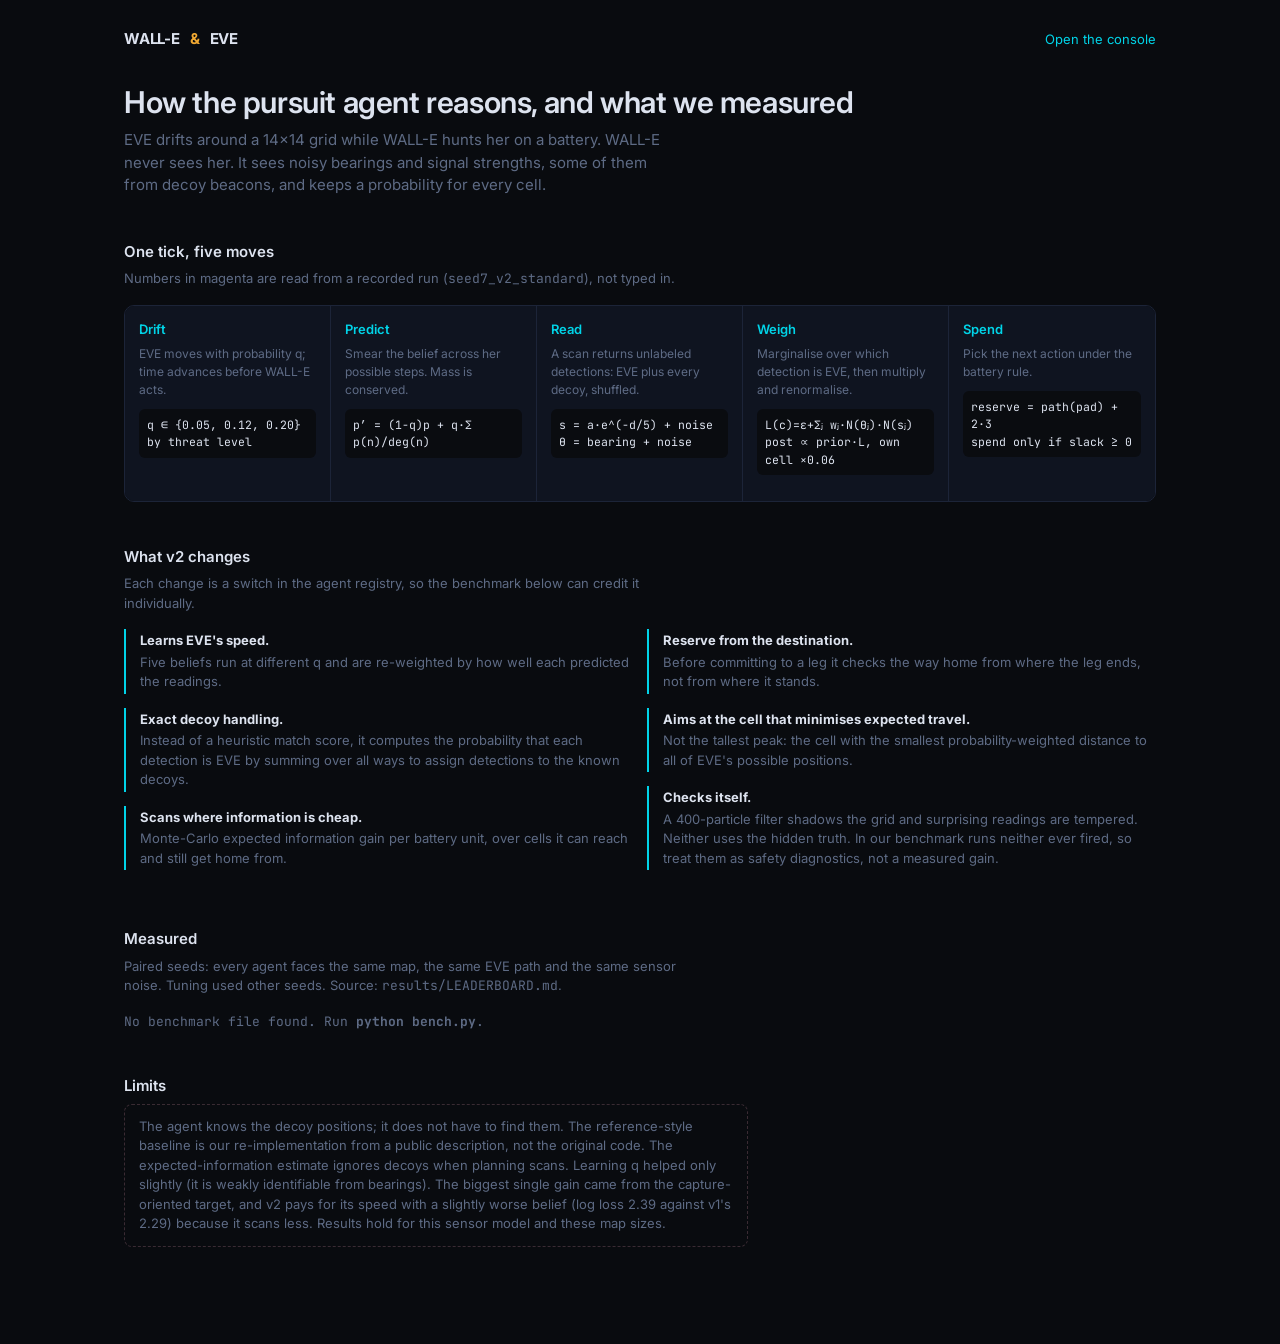
==== templates/guide.html @ 410e973f "Initial Commit" ====
<!doctype html>
<html lang="en">
<head>
<meta charset="utf-8"><meta name="viewport" content="width=device-width, initial-scale=1">
<title>How it thinks · WALL-E &amp; EVE</title>
<link rel="preconnect" href="https://fonts.googleapis.com">
<link href="https://fonts.googleapis.com/css2?family=Inter:wght@400;500;600&family=JetBrains+Mono:wght@400;500&display=swap" rel="stylesheet">
<link rel="stylesheet" href="/static/style.css">
<style>
html,body{height:auto}body{overflow-y:auto}
.g{max-width:1080px;margin:0 auto;padding:28px 24px 80px}
.g header{display:flex;align-items:center;gap:16px;margin-bottom:34px}.g header a{color:var(--cyan);text-decoration:none;margin-left:auto}
h1{font-size:30px;line-height:1.15;margin:0 0 10px;font-weight:600;letter-spacing:-.4px}
.lede{color:var(--mute);max-width:62ch;font-size:15px;margin:0 0 36px}
h2{font-size:15px;margin:44px 0 6px;font-weight:600}.sub{color:var(--mute);margin:0 0 16px;max-width:70ch}
.pipe{display:grid;grid-template-columns:repeat(5,1fr);gap:0;border:1px solid var(--line);border-radius:10px;overflow:hidden}
.st{padding:14px 14px 16px;border-right:1px solid var(--line);background:var(--panel);position:relative}.st:last-child{border:0}
.st h4{margin:0 0 6px;font-size:13px;color:var(--cyan);font-weight:600}.st p{margin:0 0 10px;color:var(--mute);font-size:12px}
.st code{display:block;font:11.5px/1.5 "JetBrains Mono",monospace;color:var(--txt);background:#0a0c10;border-radius:6px;padding:7px 8px;overflow-x:auto}
.st .live{margin-top:10px;font:11px "JetBrains Mono",monospace;color:var(--mute)}.st .live b{color:var(--mag);font-weight:500}
.two{display:grid;grid-template-columns:1fr 1fr;gap:14px}
.item{border-left:2px solid var(--line);padding:2px 0 2px 14px;margin-bottom:14px}.item b{color:var(--txt)}.item p{margin:2px 0 0;color:var(--mute)}
.item.new{border-color:var(--cyan)}
table{border-collapse:collapse;width:100%;font:12px "JetBrains Mono",monospace;margin:8px 0 22px}
th,td{padding:6px 10px;border-bottom:1px solid var(--line);text-align:right;white-space:nowrap}th:first-child,td:first-child{text-align:left}th{color:var(--mute);font-weight:400}
tr.me td{color:var(--cyan)}.tw{overflow-x:auto}
.note{border:1px dashed #3a2b33;border-radius:8px;padding:12px 14px;color:var(--mute);max-width:78ch}
@media(max-width:900px){.pipe{grid-template-columns:1fr}.st{border-right:0;border-bottom:1px solid var(--line)}.two{grid-template-columns:1fr}}
</style>
</head>
<body>
<div class="g">
  <header><div class="brand">WALL-E <i>&amp;</i> EVE</div><a href="/">Open the console</a></header>
  <h1>How the pursuit agent reasons, and what we measured</h1>
  <p class="lede">EVE drifts around a 14×14 grid while WALL-E hunts her on a battery. WALL-E never sees her. It sees noisy bearings and signal strengths, some of them from decoy beacons, and keeps a probability for every cell.</p>

  <h2>One tick, five moves</h2>
  <p class="sub">Numbers in magenta are read from a recorded run (<span class="mono">seed7_v2_standard</span>), not typed in.</p>
  <div class="pipe">
    <div class="st"><h4>Drift</h4><p>EVE moves with probability q; time advances before WALL-E acts.</p><code>q ∈ {0.05, 0.12, 0.20}<br>by threat level</code><div class="live" id="l1"></div></div>
    <div class="st"><h4>Predict</h4><p>Smear the belief across her possible steps. Mass is conserved.</p><code>p′ = (1−q)p + q·Σ p(n)/deg(n)</code><div class="live" id="l2"></div></div>
    <div class="st"><h4>Read</h4><p>A scan returns unlabeled detections: EVE plus every decoy, shuffled.</p><code>s = a·e^(−d/5) + noise<br>θ = bearing + noise</code><div class="live" id="l3"></div></div>
    <div class="st"><h4>Weigh</h4><p>Marginalise over which detection is EVE, then multiply and renormalise.</p><code>L(c)=ε+Σⱼ wⱼ·N(θⱼ)·N(sⱼ)<br>post ∝ prior·L, own cell ×0.06</code><div class="live" id="l4"></div></div>
    <div class="st"><h4>Spend</h4><p>Pick the next action under the battery rule.</p><code>reserve = path(pad) + 2·3<br>spend only if slack ≥ 0</code><div class="live" id="l5"></div></div>
  </div>

  <h2>What v2 changes</h2>
  <p class="sub">Each change is a switch in the agent registry, so the benchmark below can credit it individually.</p>
  <div class="two">
    <div>
      <div class="item new"><b>Learns EVE's speed.</b><p>Five beliefs run at different q and are re-weighted by how well each predicted the readings.</p></div>
      <div class="item new"><b>Exact decoy handling.</b><p>Instead of a heuristic match score, it computes the probability that each detection is EVE by summing over all ways to assign detections to the known decoys.</p></div>
      <div class="item new"><b>Scans where information is cheap.</b><p>Monte-Carlo expected information gain per battery unit, over cells it can reach and still get home from.</p></div>
    </div>
    <div>
      <div class="item new"><b>Reserve from the destination.</b><p>Before committing to a leg it checks the way home from where the leg ends, not from where it stands.</p></div>
      <div class="item new"><b>Aims at the cell that minimises expected travel.</b><p>Not the tallest peak: the cell with the smallest probability-weighted distance to all of EVE's possible positions.</p></div>
      <div class="item new"><b>Checks itself.</b><p>A 400-particle filter shadows the grid and surprising readings are tempered. Neither uses the hidden truth. In our benchmark runs neither ever fired, so treat them as safety diagnostics, not a measured gain.</p></div>
    </div>
  </div>

  <h2>Measured</h2>
  <p class="sub">Paired seeds: every agent faces the same map, the same EVE path and the same sensor noise. Tuning used other seeds. Source: <span class="mono">results/LEADERBOARD.md</span>.</p>
  <div id="board" class="tw"><span class="mono" style="color:var(--mute)">No benchmark file found. Run <b>python bench.py</b>.</span></div>

  <h2>Limits</h2>
  <div class="note">The agent knows the decoy positions; it does not have to find them. The reference-style baseline is our re-implementation from a public description, not the original code. The expected-information estimate ignores decoys when planning scans. Learning q helped only slightly (it is weakly identifiable from bearings). The biggest single gain came from the capture-oriented target, and v2 pays for its speed with a slightly worse belief (log loss 2.39 against v1's 2.29) because it scans less. Results hold for this sensor model and these map sizes.</div>
</div>
<script>
const $ = id => document.getElementById(id);
function md(t) { // minimal markdown: ## headings, pipe tables, paragraphs
  let out = '', rows = [];
  const flush = () => { if (!rows.length) return; const cells = r => r.split('|').slice(1, -1).map(s => s.trim());
    out += '<table><thead><tr>' + cells(rows[0]).map(h => `<th>${h}</th>`).join('') + '</tr></thead><tbody>' +
      rows.slice(2).map(r => `<tr class="${/^\| (v2|v2 )/.test(r) && /^\| v2 \|/.test(r) ? 'me' : ''}">` + cells(r).map(c => `<td>${c}</td>`).join('') + '</tr>').join('') + '</tbody></table>'; rows = []; };
  t.split('\n').forEach(l => { if (l.startsWith('|')) rows.push(l); else { flush(); if (l.startsWith('## ')) out += `<h2 style="margin-top:18px;font-size:13px;color:var(--mute)">${l.slice(3)}</h2>`; } });
  flush(); return out;
}
(async () => {
  const run = await (await fetch('/api/runs/seed7_v2_standard')).json(), F = run.frames, last = F[F.length - 1];
  const scans = F.filter(f => f.action === 'scan').length, g0 = F[1] ? F[1].info_gain : 0;
  $('l1').innerHTML = `EVE moved on <b>${F.length - 1}</b> ticks; her true q here is <b>${run.meta.true_q}</b>`;
  $('l2').innerHTML = `entropy before any scan: <b>${F[0].entropy.toFixed(2)}</b> nats of ${Math.log(run.meta.nfree).toFixed(2)}`;
  $('l3').innerHTML = `<b>${scans}</b> scans bought, plus the free opening reading`;
  $('l4').innerHTML = `entropy at capture: <b>${last.entropy.toFixed(2)}</b> · 90% set: <b>${last.cred90.length}</b> cells`;
  $('l5').innerHTML = `captured in <b>${last.step}</b> steps, <b>${last.spend.move_cost + last.spend.scan_cost}</b> battery units`;
  const md_ = await (await fetch('/api/leaderboard')).text(); if (md_.trim()) $('board').innerHTML = md(md_);
})();
</script>
</body>
</html>
---- static/style.css ----
/* ═══════════════════════════════════════════════
   WALL-E & EVE · Mission Console · Design System
   Dark–gold AI theme, inspired by branding.ai ref
   ═══════════════════════════════════════════════ */

:root {
  --bg:      #090b0f;
  --bg2:     #0d1018;
  --panel:   #0f1420;
  --raise:   #141a26;
  --line:    #1c2438;
  --line2:   #242d42;
  --txt:     #dde3ef;
  --mute:    #5e6b85;
  --mute2:   #8896b0;

  /* Brand palette — gold primary, cyan secondary */
  --gold:    #f0a832;
  --gold2:   #e8940a;
  --gold-d:  rgba(240,168,50,.12);
  --gold-b:  rgba(240,168,50,.25);
  --gold-g:  0 0 20px rgba(240,168,50,.35);

  --cyan:    #00d4e8;
  --cyan-d:  rgba(0,212,232,.1);
  --cyan-b:  rgba(0,212,232,.3);

  --mag:     #ff2d6b;
  --green:   #3de89c;
  --amber:   #f0a832;

  /* For legacy canvas code */
  --CY-rgb:  0,212,232;
  --MG-rgb:  255,45,107;

  --radius:  10px;
  --radius-sm: 7px;
}

/* ── reset ── */
*, *::before, *::after { box-sizing: border-box }
html, body { margin: 0; height: 100%; background: var(--bg); color: var(--txt);
  font: 13px/1.5 Inter, system-ui, sans-serif; -webkit-font-smoothing: antialiased }
.mono, small.mono, .log, .vit, .status, .cellinfo, .tip, .keys, .eq, #pos {
  font-family: "JetBrains Mono", ui-monospace, monospace }
button, select, input { font: inherit; color: inherit }

/* ── scrollbar ── */
::-webkit-scrollbar { width: 5px; height: 5px }
::-webkit-scrollbar-track { background: transparent }
::-webkit-scrollbar-thumb { background: var(--line2); border-radius: 99px }
::-webkit-scrollbar-thumb:hover { background: var(--mute) }

/* ══════════════════════════════
   LAYOUT GRID
══════════════════════════════ */
.app {
  display: grid;
  height: 100vh;
  grid-template-columns: 272px minmax(0, 1fr) 400px;
  grid-template-rows: 50px minmax(0, 1fr) 160px;
  grid-template-areas: "top top top" "rail stage dock" "tr tr tr";
  overflow: hidden;
}

/* ══════════════════════════════
   TOP BAR
══════════════════════════════ */
.top {
  grid-area: top;
  display: flex;
  align-items: center;
  gap: 16px;
  padding: 0 18px;
  background: rgba(9,11,15,.9);
  backdrop-filter: blur(12px);
  border-bottom: 1px solid var(--line);
  position: relative;
  z-index: 10;
}
.top::after {
  content: '';
  position: absolute;
  inset: 0;
  background: linear-gradient(90deg, rgba(240,168,50,.04) 0%, transparent 40%);
  pointer-events: none;
}

.brand {
  display: flex;
  align-items: center;
  gap: 10px;
  font-weight: 700;
  font-size: 15px;
  letter-spacing: -.2px;
  text-decoration: none;
  color: var(--txt);
  flex-shrink: 0;
}
.brand i { color: var(--gold); font-style: normal }
.brand-logo {
  width: 30px; height: 30px;
  border: 1.5px solid var(--gold);
  border-radius: 8px;
  display: flex; align-items: center; justify-content: center;
  font-size: 9px; font-weight: 700; color: var(--gold);
  background: var(--gold-d);
  flex-shrink: 0;
}

.runlabel {
  color: var(--mute);
  font-size: 11.5px;
  white-space: nowrap;
  overflow: hidden;
  text-overflow: ellipsis;
  max-width: 360px;
}
.topnav {
  margin-left: auto;
  display: flex;
  gap: 4px;
  align-items: center;
}
.topnav select { width: auto }

.linkbtn {
  display: inline-flex;
  align-items: center;
  gap: 6px;
  background: none;
  border: 1px solid transparent;
  color: var(--mute2);
  padding: 6px 11px;
  border-radius: var(--radius-sm);
  cursor: pointer;
  text-decoration: none;
  font-size: 12px;
  transition: color .15s, border-color .15s, background .15s;
}
.linkbtn:hover {
  color: var(--txt);
  border-color: var(--line2);
  background: var(--raise);
}
.linkbtn svg { opacity: .7 }

/* ══════════════════════════════
   RAIL (LEFT SIDEBAR)
══════════════════════════════ */
.rail {
  grid-area: rail;
  border-right: 1px solid var(--line);
  overflow-y: auto;
  background: var(--bg2);
}

.rail-section {
  padding: 14px 16px;
  border-bottom: 1px solid var(--line);
}

.rail-heading {
  display: flex;
  align-items: center;
  gap: 7px;
  margin: 0 0 12px;
  font-size: 10.5px;
  font-weight: 600;
  color: var(--mute);
  letter-spacing: .08em;
  text-transform: uppercase;
}
.rail-heading svg { color: var(--gold); flex-shrink: 0 }
.rail-heading small { font-weight: 400; font-size: 10px; color: var(--mute); margin-left: auto; text-transform: none; letter-spacing: 0 }

.field-label {
  display: block;
  color: var(--mute);
  font-size: 11px;
  margin-bottom: 10px;
}
.field-label input,
.field-label select {
  display: block;
  margin-top: 4px;
  width: 100%;
  background: var(--bg);
  border: 1px solid var(--line2);
  border-radius: var(--radius-sm);
  padding: 7px 9px;
  min-width: 0;
  color: var(--txt);
  transition: border-color .15s;
}
.field-label input:focus,
.field-label select:focus {
  outline: none;
  border-color: var(--gold-b);
  box-shadow: 0 0 0 2px var(--gold-d);
}
.field-label select { cursor: pointer }

.row2 { display: grid; grid-template-columns: 1fr 1fr; gap: 8px }

/* segmented control */
.seg {
  border: 0; margin: 0 0 10px; padding: 0;
  display: flex; gap: 0; flex-wrap: wrap;
}
.seg legend {
  font-size: 11px; color: var(--mute); padding: 0;
  margin-bottom: 5px; width: 100%;
}
.seg label { margin: 0; flex: 1 }
.seg input { position: absolute; opacity: 0 }
.seg span {
  display: block; text-align: center; padding: 6px 0;
  border: 1px solid var(--line2);
  font-size: 11px; color: var(--mute); cursor: pointer;
  transition: background .15s, color .15s, border-color .15s;
}
.seg label:first-of-type span { border-radius: var(--radius-sm) 0 0 var(--radius-sm) }
.seg label:last-of-type span  { border-radius: 0 var(--radius-sm) var(--radius-sm) 0 }
.seg input:checked + span {
  background: var(--gold-d);
  border-color: var(--gold-b);
  color: var(--gold);
}
.seg input:focus-visible + span { outline: 2px solid var(--gold); outline-offset: 1px }

/* checkbox */
.check {
  display: flex !important; gap: 8px; align-items: flex-start;
  color: var(--txt) !important; font-size: 12px !important; margin-bottom: 10px;
}
.check input { width: auto; margin-top: 3px; accent-color: var(--gold) }
.check small { display: block; color: var(--mute); font-size: 11px }

/* buttons */
.btns { display: flex; gap: 8px }

.btn-primary-sm {
  display: inline-flex; align-items: center; gap: 6px;
  background: var(--gold); border: none;
  color: #0a0700; font-weight: 700; font-size: 12.5px;
  padding: 8px 14px; border-radius: var(--radius-sm); cursor: pointer;
  transition: opacity .15s, transform .1s, box-shadow .2s;
  box-shadow: 0 0 16px rgba(240,168,50,.25);
  flex: 1;
}
.btn-primary-sm:hover { opacity: .9; transform: translateY(-1px); box-shadow: var(--gold-g) }
.btn-outline-sm {
  display: inline-flex; align-items: center; gap: 6px;
  background: var(--raise); border: 1px solid var(--line2);
  color: var(--txt); font-size: 12px;
  padding: 8px 12px; border-radius: var(--radius-sm); cursor: pointer;
  transition: border-color .15s, background .15s;
  flex: 1;
}
.btn-outline-sm:hover { border-color: var(--line2); background: var(--panel) }

/* focus visible */
button:focus-visible, input:focus-visible, select:focus-visible {
  outline: 2px solid var(--gold); outline-offset: 2px;
}

/* power gauge */
.gauge-wrap { display: flex; gap: 16px; align-items: flex-end }
.gauge {
  position: relative; width: 24px; height: 110px;
  border: 1px solid var(--line2); border-radius: var(--radius-sm);
  background: var(--bg); overflow: hidden; flex-shrink: 0;
}
.gauge i {
  position: absolute; left: 0; right: 0; bottom: 0;
  background: linear-gradient(0deg, var(--gold2), var(--gold));
  transition: height .3s ease, background .3s;
}
.gauge i.low { background: linear-gradient(0deg, #c0392b, #e74c3c) }
.gauge u {
  position: absolute; left: -1px; right: -1px; height: 2px;
  background: var(--mag); text-decoration: none;
}
.gnum { display: flex; flex-direction: column; line-height: 1.2 }
.gnum b { font-size: 28px; font-weight: 700; color: var(--gold); font-family: "JetBrains Mono",monospace }
.gnum span { color: var(--mute); font-size: 11px; margin-top: 2px }
.gnum small { color: var(--mag); margin-top: 6px; font-size: 10px; font-family: "JetBrains Mono",monospace }

/* vitals */
.vit {
  margin: 0; display: grid;
  grid-template-columns: 1fr auto;
  gap: 4px 12px; font-size: 11px;
}
.vit dt { color: var(--mute) }
.vit dd { margin: 0; text-align: right; color: var(--txt) }

/* q-bars */
.qbars { display: grid; gap: 5px }
.qrow {
  display: grid; grid-template-columns: 34px 1fr 36px;
  gap: 6px; align-items: center;
  font: 10.5px "JetBrains Mono",monospace; color: var(--mute);
}
.qrow .b {
  height: 6px; background: var(--bg); border-radius: 4px;
  overflow: hidden; position: relative; border: 1px solid var(--line2);
}
.qrow .b i { display: block; height: 100%; background: var(--gold); border-radius: 4px }
.qrow.true .b::after {
  content: ''; position: absolute; inset: 0;
  border: 1.5px solid var(--mag); border-radius: 4px;
}

/* ══════════════════════════════
   STAGE (CENTER MAP)
══════════════════════════════ */
.stage {
  grid-area: stage;
  padding: 12px 16px;
  display: flex;
  flex-direction: column;
  min-width: 0; min-height: 0;
  overflow: auto;
  background: var(--bg);
}

/* layer toggle chips */
.chips {
  display: flex; gap: 5px;
  flex-wrap: wrap; align-items: center;
  margin-bottom: 10px;
}
.chip {
  border-radius: 999px;
  padding: 4px 12px;
  font-size: 11.5px;
  color: var(--mute);
  background: var(--panel);
  border: 1px solid var(--line2);
  cursor: pointer;
  transition: color .15s, border-color .15s, background .15s;
}
.chip:hover { color: var(--txt); border-color: var(--line2) }
.chip[aria-pressed=true] {
  color: var(--gold);
  border-color: var(--gold-b);
  background: var(--gold-d);
}
.status {
  margin-left: auto; font-size: 11.5px; color: var(--mute);
  padding: 4px 10px; border-radius: 999px;
  border: 1px solid var(--line2); background: var(--panel);
}
.status.win { color: var(--gold); border-color: var(--gold-b); background: var(--gold-d) }
.status.dead { color: var(--mag) }

/* map */
.mapwrap {
  position: relative; flex: 1; min-height: 200px;
  display: flex; justify-content: center; align-items: center;
}
#map {
  display: block;
  border-radius: var(--radius);
  background: #060810;
  cursor: crosshair;
  border: 1px solid var(--line);
  box-shadow: 0 0 40px rgba(240,168,50,.04), 0 0 0 1px rgba(240,168,50,.05);
}

.tip {
  position: absolute; pointer-events: none;
  background: rgba(9,11,15,.95);
  border: 1px solid var(--line2); border-radius: var(--radius-sm);
  padding: 6px 10px; font-size: 11px; white-space: nowrap; z-index: 3;
  box-shadow: 0 8px 24px rgba(0,0,0,.5);
}
.tip b, .cellinfo b { color: var(--gold); font-weight: 500 }

.cellinfo {
  margin-top: 8px; padding: 7px 12px;
  border: 1px solid var(--line); border-radius: var(--radius-sm);
  font-size: 11px; color: var(--mute); min-height: 32px;
  background: var(--panel);
}

.legend {
  display: flex; flex-wrap: wrap; gap: 4px 14px;
  margin-top: 8px; color: var(--mute); font-size: 11px;
  align-items: center;
}
.legend span { display: flex; align-items: center; gap: 5px }
.sw { width: 11px; height: 11px; display: inline-block; border-radius: 3px; flex-shrink: 0 }
.sw.walle { border: 2px solid var(--cyan) }
.sw.eve { background: var(--mag); border-radius: 50% }
.sw.decoy { border: 2px dotted var(--mag); border-radius: 50% }
.sw.pad { border: 2px solid var(--gold) }
.sw.clue { background: var(--green); transform: rotate(45deg) scale(.8) }
.sw.peak { border: 1.5px dashed rgba(255,255,255,.7); border-radius: 50% }
.ramp i {
  display: block; width: 60px; height: 7px; border-radius: 4px;
  background: linear-gradient(90deg, rgba(240,168,50,.06), rgba(240,168,50,.9));
}
.ramp em { font-style: normal }

/* ══════════════════════════════
   DOCK (RIGHT PANEL)
══════════════════════════════ */
.dock {
  grid-area: dock;
  border-left: 1px solid var(--line);
  display: flex; flex-direction: column; min-height: 0;
  background: var(--bg2);
}

.tabs {
  display: flex;
  border-bottom: 1px solid var(--line);
  flex-shrink: 0;
}
.tabs button {
  flex: 1;
  border: 0; border-bottom: 2px solid transparent;
  border-radius: 0; background: none;
  padding: 12px 0; color: var(--mute);
  display: flex; align-items: center; justify-content: center;
  gap: 6px; font-size: 12px;
  transition: color .15s, border-color .15s;
  cursor: pointer;
}
.tabs button:hover { color: var(--txt) }
.tabs button[aria-selected=true] { color: var(--gold); border-bottom-color: var(--gold) }
.tabs button svg { opacity: .7 }

.pane {
  flex: 1; overflow-y: auto; padding: 12px 14px;
  min-height: 0;
}
.pane[hidden] { display: none }

/* log */
.log { font-size: 11px; line-height: 1.55 }
.log div {
  padding: 6px 0 6px 10px;
  border-left: 2px solid var(--line2);
  margin-bottom: 4px; cursor: pointer;
  border-radius: 0 var(--radius-sm) var(--radius-sm) 0;
  transition: background .12s;
}
.log div:hover { background: rgba(255,255,255,.03) }
.log div.cur { background: rgba(240,168,50,.06); border-left-color: var(--gold) }
.log .t { color: var(--mute) }
.log .opt { display: block; color: var(--mute); font-size: 10px; margin-top: 2px }
.log .scan,   .log .survey  { border-left-color: var(--cyan) }
.log .scan b, .log .survey b { color: var(--cyan) }
.log .return, .log .recharge { border-left-color: var(--gold) }
.log .return b,.log .recharge b { color: var(--gold) }
.log .clue    { border-left-color: var(--green) }
.log .clue b  { color: var(--green) }
.log .win     { border-left-color: var(--gold); color: var(--gold) }

/* update tab */
.eq {
  color: var(--mute); font-size: 11px; margin-bottom: 10px;
  padding: 6px 10px; border: 1px solid var(--line);
  border-radius: var(--radius-sm); background: var(--panel);
}
.thumbs {
  display: grid; grid-template-columns: repeat(3, 1fr);
  gap: 6px; margin-bottom: 10px;
}
.thumbs button {
  padding: 5px; display: flex; flex-direction: column;
  gap: 4px; align-items: center; font-size: 10.5px; color: var(--mute);
  border: 1px solid var(--line2); border-radius: var(--radius-sm);
  background: var(--panel); cursor: pointer;
  transition: border-color .15s, color .15s;
}
.thumbs button.on { border-color: var(--gold-b); color: var(--gold) }
.thumbs canvas {
  width: 100%; aspect-ratio: 1; display: block;
  border-radius: 4px; background: #060810;
}
.viewbar {
  display: flex; gap: 6px; align-items: center; margin-bottom: 8px;
}
.viewbar small { margin-left: auto; color: var(--mute); font-size: 10px }
#big {
  width: 100%; aspect-ratio: 1; display: block;
  border-radius: var(--radius-sm); background: #060810;
  border: 1px solid var(--line);
}

/* scores tab */
.cards {
  display: grid; grid-template-columns: repeat(2, 1fr);
  gap: 7px; margin-bottom: 12px;
}
.card {
  border: 1px solid var(--line2); border-radius: var(--radius-sm);
  padding: 9px 11px; background: var(--panel);
  transition: border-color .2s;
}
.card:hover { border-color: var(--gold-b) }
.card span { color: var(--mute); font-size: 10.5px }
.card b {
  display: block;
  font: 600 18px "JetBrains Mono",monospace;
  color: var(--txt); margin: 2px 0;
}
.card small { color: var(--mute); font-size: 10px }

.charts { display: grid; grid-template-columns: 1fr 1fr; gap: 8px }
.charts figure { margin: 0 }
.charts canvas {
  width: 100%; height: 110px; display: block;
  background: #060810; border-radius: var(--radius-sm);
  border: 1px solid var(--line);
}
figcaption { font-size: 10px; color: var(--mute); margin-top: 3px }
figcaption em { font-style: normal; opacity: .65 }

.detect {
  margin-top: 10px; font-size: 10.5px;
  color: var(--mute); line-height: 1.7;
  padding: 8px 10px; border: 1px solid var(--line);
  border-radius: var(--radius-sm); background: var(--panel);
}
.detect b { color: var(--txt); font-weight: 500 }

/* ══════════════════════════════
   TRANSPORT (BOTTOM BAR)
══════════════════════════════ */
.transport {
  grid-area: tr;
  border-top: 1px solid var(--line);
  display: grid;
  grid-template-rows: auto 1fr auto;
  gap: 8px;
  padding: 10px 18px;
  background: var(--bg2);
  position: relative;
  z-index: 5;
}
.transport::before {
  content: '';
  position: absolute;
  top: 0; left: 0; right: 0; height: 1px;
  background: linear-gradient(90deg, transparent, rgba(240,168,50,.3), transparent);
}

.tbtns {
  display: flex; gap: 6px; align-items: center;
}
.tbtn {
  background: var(--panel); border: 1px solid var(--line2);
  border-radius: var(--radius-sm); padding: 6px 12px;
  cursor: pointer; color: var(--mute); font-size: 12px;
  transition: color .15s, border-color .15s, background .15s;
}
.tbtn:hover { color: var(--txt); background: var(--raise); border-color: var(--line2) }
.play-btn { min-width: 72px; flex-shrink: 0; justify-content: center }

.speed-wrap {
  display: flex; align-items: center; gap: 6px;
  color: var(--mute); margin-left: 6px;
}
.speed-wrap svg { flex-shrink: 0 }
#speed {
  width: 80px; accent-color: var(--gold);
  background: transparent; border: none; padding: 0;
  cursor: pointer;
}
#pos { margin-left: 8px; color: var(--mute); font-size: 11.5px }

#timeline {
  width: 100%; height: 100%; min-height: 72px;
  display: block; cursor: ew-resize;
  border-radius: var(--radius-sm);
  background: #060810;
  border: 1px solid var(--line);
}

.keys {
  font-size: 10px; color: var(--mute); opacity: .7;
  display: flex; gap: 4px; align-items: center;
}
kbd {
  display: inline-block;
  background: var(--panel); border: 1px solid var(--line2);
  border-radius: 4px; padding: 1px 5px;
  font: 10px "JetBrains Mono",monospace; color: var(--mute2);
}

/* ══════════════════════════════
   RESPONSIVE
══════════════════════════════ */
@media (max-width: 1100px) {
  html, body { height: auto }
  .app {
    height: auto; overflow: visible;
    grid-template-columns: minmax(0, 1fr);
    grid-template-rows: auto;
    grid-template-areas: "top" "stage" "tr" "dock" "rail";
  }
  .top { flex-wrap: wrap; padding: 10px 14px; gap: 6px 12px; height: auto }
  .runlabel { order: 3; width: 100%; max-width: none }
  .topnav { margin-left: 0; flex-wrap: wrap; order: 2 }
  .linkbtn { padding: 5px 8px }
  .stage { overflow: visible; padding: 10px 12px }
  .mapwrap { min-height: 0 }
  .rail, .dock { border: 0; border-top: 1px solid var(--line); overflow: visible }
  .pane { max-height: none; overflow: visible }
  .transport { height: auto; grid-template-rows: auto 96px auto }
  .keys { display: none }
  .tbtns { flex-wrap: wrap }
  .cards { grid-template-columns: 1fr 1fr }
}

@media (max-width: 600px) {
  .app { grid-template-areas: "top" "stage" "tr" "dock" "rail" }
  .topnav .linkbtn:not(:last-child) { display: none }
  .hero-stats { gap: 20px }
  .cards { grid-template-columns: 1fr }
}

@media (prefers-reduced-motion: reduce) {
  *, *::before, *::after { transition: none !important; animation: none !important }
}
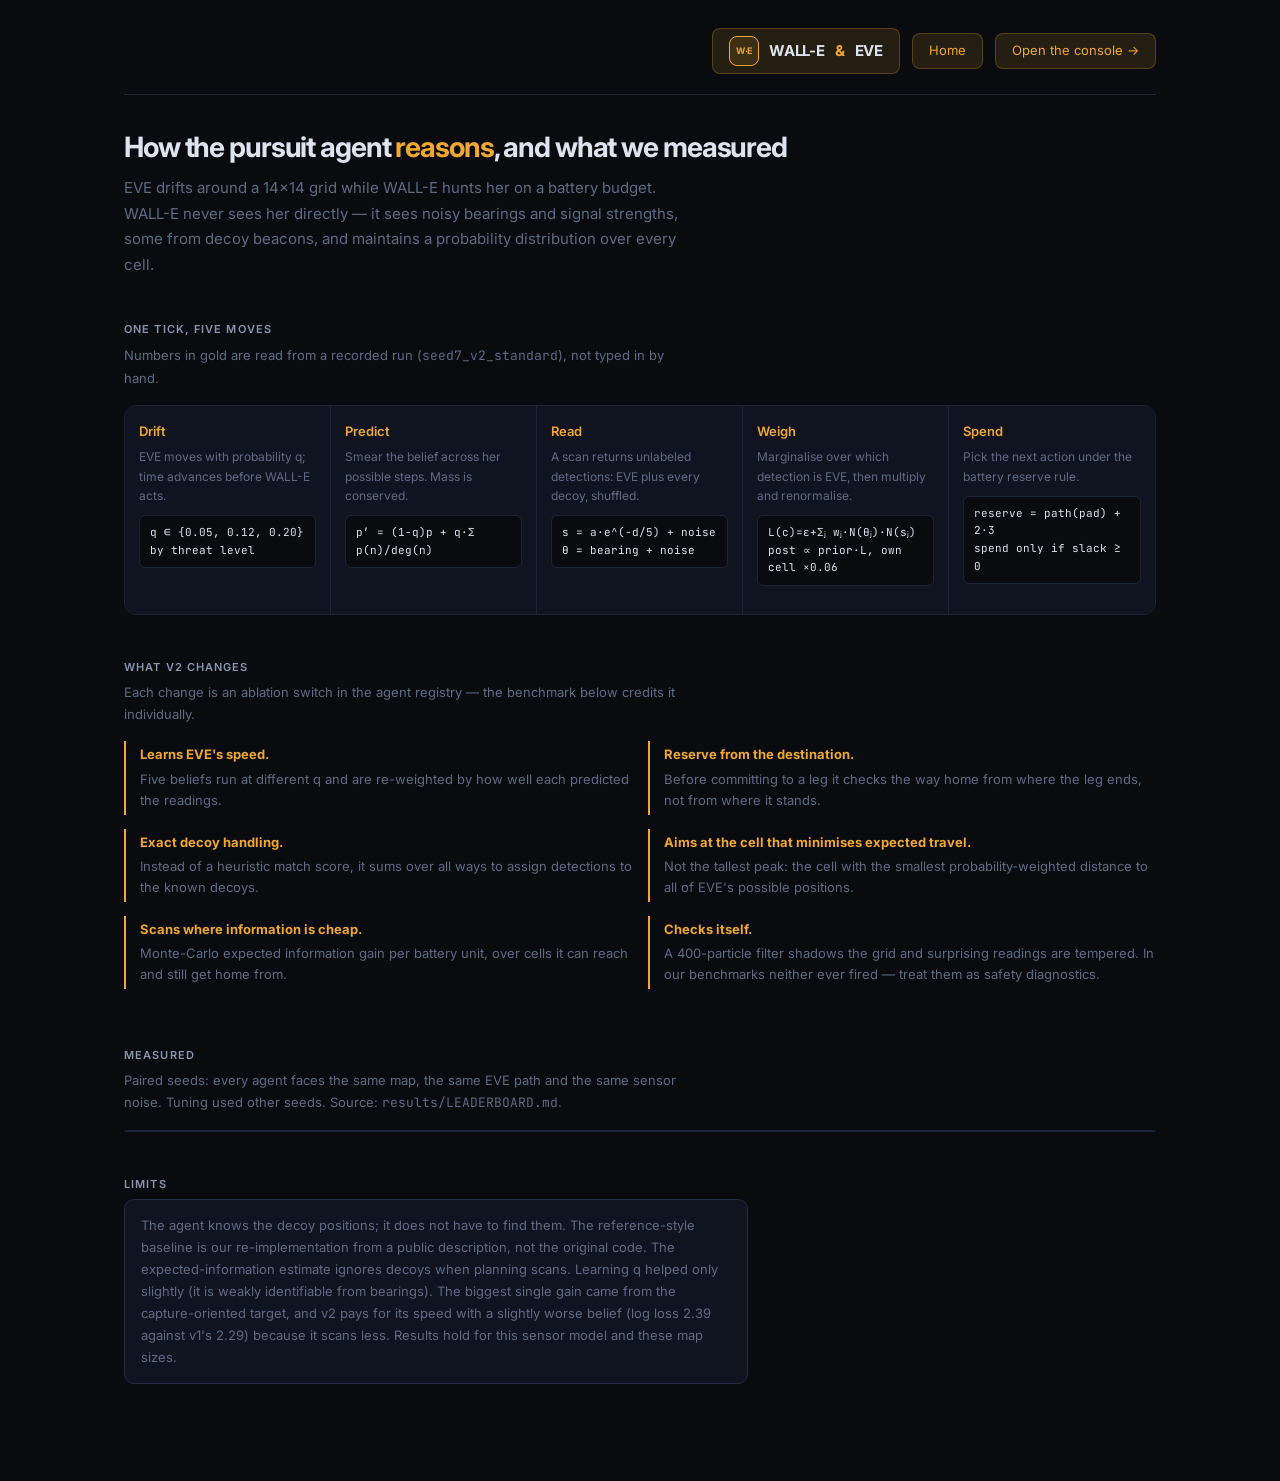
==== commit abe6717c: "UI redesigned and theme changed." ====
--- a/templates/guide.html
+++ b/templates/guide.html
@@ -4,87 +4,109 @@
 <meta charset="utf-8"><meta name="viewport" content="width=device-width, initial-scale=1">
 <title>How it thinks · WALL-E &amp; EVE</title>
 <link rel="preconnect" href="https://fonts.googleapis.com">
-<link href="https://fonts.googleapis.com/css2?family=Inter:wght@400;500;600&family=JetBrains+Mono:wght@400;500&display=swap" rel="stylesheet">
+<link href="https://fonts.googleapis.com/css2?family=Inter:wght@400;500;600;700&family=JetBrains+Mono:wght@400;500&display=swap" rel="stylesheet">
 <link rel="stylesheet" href="/static/style.css">
 <style>
-html,body{height:auto}body{overflow-y:auto}
+html,body{height:auto}body{overflow-y:auto;background:var(--bg)}
 .g{max-width:1080px;margin:0 auto;padding:28px 24px 80px}
-.g header{display:flex;align-items:center;gap:16px;margin-bottom:34px}.g header a{color:var(--cyan);text-decoration:none;margin-left:auto}
-h1{font-size:30px;line-height:1.15;margin:0 0 10px;font-weight:600;letter-spacing:-.4px}
-.lede{color:var(--mute);max-width:62ch;font-size:15px;margin:0 0 36px}
-h2{font-size:15px;margin:44px 0 6px;font-weight:600}.sub{color:var(--mute);margin:0 0 16px;max-width:70ch}
-.pipe{display:grid;grid-template-columns:repeat(5,1fr);gap:0;border:1px solid var(--line);border-radius:10px;overflow:hidden}
-.st{padding:14px 14px 16px;border-right:1px solid var(--line);background:var(--panel);position:relative}.st:last-child{border:0}
-.st h4{margin:0 0 6px;font-size:13px;color:var(--cyan);font-weight:600}.st p{margin:0 0 10px;color:var(--mute);font-size:12px}
-.st code{display:block;font:11.5px/1.5 "JetBrains Mono",monospace;color:var(--txt);background:#0a0c10;border-radius:6px;padding:7px 8px;overflow-x:auto}
-.st .live{margin-top:10px;font:11px "JetBrains Mono",monospace;color:var(--mute)}.st .live b{color:var(--mag);font-weight:500}
-.two{display:grid;grid-template-columns:1fr 1fr;gap:14px}
-.item{border-left:2px solid var(--line);padding:2px 0 2px 14px;margin-bottom:14px}.item b{color:var(--txt)}.item p{margin:2px 0 0;color:var(--mute)}
-.item.new{border-color:var(--cyan)}
+.g header{display:flex;align-items:center;gap:12px;margin-bottom:36px;padding-bottom:20px;border-bottom:1px solid var(--line)}
+.g header a{color:var(--gold);text-decoration:none;font-size:13px;padding:7px 16px;border:1px solid var(--gold-b);border-radius:8px;background:var(--gold-d);transition:opacity .15s;white-space:nowrap}
+.g header a:hover{opacity:.85}
+.g header a:first-of-type{margin-left:auto}
+h1{font-size:28px;line-height:1.15;margin:0 0 12px;font-weight:700;letter-spacing:-.04em}
+h1 span{color:var(--gold)}
+.lede{color:var(--mute);max-width:62ch;font-size:15px;margin:0 0 36px;line-height:1.7}
+h2{font-size:11px;margin:44px 0 6px;font-weight:600;text-transform:uppercase;letter-spacing:.1em;color:var(--mute2)}
+.sub{color:var(--mute);margin:0 0 16px;max-width:70ch;font-size:13px;line-height:1.7}
+.pipe{display:grid;grid-template-columns:repeat(5,1fr);gap:0;border:1px solid var(--line);border-radius:12px;overflow:hidden;margin-bottom:16px}
+.st{padding:16px 14px 18px;border-right:1px solid var(--line);background:var(--panel);position:relative;transition:background .2s}
+.st:last-child{border-right:0}.st:hover{background:var(--raise)}
+.st h4{margin:0 0 6px;font-size:13px;color:var(--gold);font-weight:600}
+.st p{margin:0 0 10px;color:var(--mute);font-size:12px;line-height:1.6}
+.st code{display:block;font:11px/1.6 "JetBrains Mono",monospace;color:var(--txt);background:var(--bg);border-radius:6px;padding:8px 10px;overflow-x:auto;border:1px solid var(--line)}
+.st .live{margin-top:10px;font:10.5px "JetBrains Mono",monospace;color:var(--mute)}.st .live b{color:var(--gold);font-weight:500}
+.two{display:grid;grid-template-columns:1fr 1fr;gap:16px}
+.item{border-left:2px solid var(--line2);padding:4px 0 4px 14px;margin-bottom:14px;transition:border-color .2s}
+.item b{color:var(--txt)}.item p{margin:4px 0 0;color:var(--mute);font-size:13px;line-height:1.6}
+.item.new{border-color:var(--gold)}.item.new b{color:var(--gold)}
 table{border-collapse:collapse;width:100%;font:12px "JetBrains Mono",monospace;margin:8px 0 22px}
-th,td{padding:6px 10px;border-bottom:1px solid var(--line);text-align:right;white-space:nowrap}th:first-child,td:first-child{text-align:left}th{color:var(--mute);font-weight:400}
-tr.me td{color:var(--cyan)}.tw{overflow-x:auto}
-.note{border:1px dashed #3a2b33;border-radius:8px;padding:12px 14px;color:var(--mute);max-width:78ch}
+th,td{padding:8px 12px;border-bottom:1px solid var(--line);text-align:right;white-space:nowrap}
+th:first-child,td:first-child{text-align:left}
+th{color:var(--mute);font-weight:400;font-size:11px;letter-spacing:.06em}
+tr.me td{color:var(--gold);font-weight:600}tbody tr:hover{background:rgba(255,255,255,.025)}
+.tw{overflow-x:auto;border:1px solid var(--line);border-radius:10px;overflow:hidden}
+.note{border:1px solid var(--line2);border-radius:10px;padding:14px 16px;color:var(--mute);max-width:78ch;background:var(--panel);font-size:13px;line-height:1.7}
 @media(max-width:900px){.pipe{grid-template-columns:1fr}.st{border-right:0;border-bottom:1px solid var(--line)}.two{grid-template-columns:1fr}}
 </style>
 </head>
 <body>
 <div class="g">
-  <header><div class="brand">WALL-E <i>&amp;</i> EVE</div><a href="/">Open the console</a></header>
-  <h1>How the pursuit agent reasons, and what we measured</h1>
-  <p class="lede">EVE drifts around a 14×14 grid while WALL-E hunts her on a battery. WALL-E never sees her. It sees noisy bearings and signal strengths, some of them from decoy beacons, and keeps a probability for every cell.</p>
+  <header>
+    <a class="brand" href="/" style="text-decoration:none;color:var(--txt);display:flex;align-items:center;gap:10px;font-weight:700;font-size:15px">
+      <div class="brand-logo">W·E</div>WALL-E <i style="color:var(--gold);font-style:normal">&amp;</i> EVE
+    </a>
+    <a href="/">Home</a>
+    <a href="/mission">Open the console →</a>
+  </header>
+  <h1>How the pursuit agent <span>reasons</span>, and what we measured</h1>
+  <p class="lede">EVE drifts around a 14×14 grid while WALL-E hunts her on a battery budget. WALL-E never sees her directly — it sees noisy bearings and signal strengths, some from decoy beacons, and maintains a probability distribution over every cell.</p>
 
   <h2>One tick, five moves</h2>
-  <p class="sub">Numbers in magenta are read from a recorded run (<span class="mono">seed7_v2_standard</span>), not typed in.</p>
+  <p class="sub">Numbers in gold are read from a recorded run (<span class="mono">seed7_v2_standard</span>), not typed in by hand.</p>
   <div class="pipe">
-    <div class="st"><h4>Drift</h4><p>EVE moves with probability q; time advances before WALL-E acts.</p><code>q ∈ {0.05, 0.12, 0.20}<br>by threat level</code><div class="live" id="l1"></div></div>
-    <div class="st"><h4>Predict</h4><p>Smear the belief across her possible steps. Mass is conserved.</p><code>p′ = (1−q)p + q·Σ p(n)/deg(n)</code><div class="live" id="l2"></div></div>
-    <div class="st"><h4>Read</h4><p>A scan returns unlabeled detections: EVE plus every decoy, shuffled.</p><code>s = a·e^(−d/5) + noise<br>θ = bearing + noise</code><div class="live" id="l3"></div></div>
-    <div class="st"><h4>Weigh</h4><p>Marginalise over which detection is EVE, then multiply and renormalise.</p><code>L(c)=ε+Σⱼ wⱼ·N(θⱼ)·N(sⱼ)<br>post ∝ prior·L, own cell ×0.06</code><div class="live" id="l4"></div></div>
-    <div class="st"><h4>Spend</h4><p>Pick the next action under the battery rule.</p><code>reserve = path(pad) + 2·3<br>spend only if slack ≥ 0</code><div class="live" id="l5"></div></div>
+    <div class="st"><h4>Drift</h4><p>EVE moves with probability q; time advances before WALL-E acts.</p><code>q ∈ {0.05, 0.12, 0.20}<br>by threat level</code><div class="live" id="l1"> </div></div>
+    <div class="st"><h4>Predict</h4><p>Smear the belief across her possible steps. Mass is conserved.</p><code>p′ = (1−q)p + q·Σ p(n)/deg(n)</code><div class="live" id="l2"> </div></div>
+    <div class="st"><h4>Read</h4><p>A scan returns unlabeled detections: EVE plus every decoy, shuffled.</p><code>s = a·e^(−d/5) + noise<br>θ = bearing + noise</code><div class="live" id="l3"> </div></div>
+    <div class="st"><h4>Weigh</h4><p>Marginalise over which detection is EVE, then multiply and renormalise.</p><code>L(c)=ε+Σⱼ wⱼ·N(θⱼ)·N(sⱼ)<br>post ∝ prior·L, own cell ×0.06</code><div class="live" id="l4"> </div></div>
+    <div class="st"><h4>Spend</h4><p>Pick the next action under the battery reserve rule.</p><code>reserve = path(pad) + 2·3<br>spend only if slack ≥ 0</code><div class="live" id="l5"> </div></div>
   </div>
 
   <h2>What v2 changes</h2>
-  <p class="sub">Each change is a switch in the agent registry, so the benchmark below can credit it individually.</p>
+  <p class="sub">Each change is an ablation switch in the agent registry — the benchmark below credits it individually.</p>
   <div class="two">
     <div>
       <div class="item new"><b>Learns EVE's speed.</b><p>Five beliefs run at different q and are re-weighted by how well each predicted the readings.</p></div>
-      <div class="item new"><b>Exact decoy handling.</b><p>Instead of a heuristic match score, it computes the probability that each detection is EVE by summing over all ways to assign detections to the known decoys.</p></div>
+      <div class="item new"><b>Exact decoy handling.</b><p>Instead of a heuristic match score, it sums over all ways to assign detections to the known decoys.</p></div>
       <div class="item new"><b>Scans where information is cheap.</b><p>Monte-Carlo expected information gain per battery unit, over cells it can reach and still get home from.</p></div>
     </div>
     <div>
       <div class="item new"><b>Reserve from the destination.</b><p>Before committing to a leg it checks the way home from where the leg ends, not from where it stands.</p></div>
       <div class="item new"><b>Aims at the cell that minimises expected travel.</b><p>Not the tallest peak: the cell with the smallest probability-weighted distance to all of EVE's possible positions.</p></div>
-      <div class="item new"><b>Checks itself.</b><p>A 400-particle filter shadows the grid and surprising readings are tempered. Neither uses the hidden truth. In our benchmark runs neither ever fired, so treat them as safety diagnostics, not a measured gain.</p></div>
+      <div class="item new"><b>Checks itself.</b><p>A 400-particle filter shadows the grid and surprising readings are tempered. In our benchmarks neither ever fired — treat them as safety diagnostics.</p></div>
     </div>
   </div>
 
   <h2>Measured</h2>
   <p class="sub">Paired seeds: every agent faces the same map, the same EVE path and the same sensor noise. Tuning used other seeds. Source: <span class="mono">results/LEADERBOARD.md</span>.</p>
-  <div id="board" class="tw"><span class="mono" style="color:var(--mute)">No benchmark file found. Run <b>python bench.py</b>.</span></div>
+  <div id="board" class="tw"><span class="mono" style="color:var(--mute);display:block;padding:16px">No benchmark file found. Run <b>python bench.py</b>.</span></div>
 
   <h2>Limits</h2>
   <div class="note">The agent knows the decoy positions; it does not have to find them. The reference-style baseline is our re-implementation from a public description, not the original code. The expected-information estimate ignores decoys when planning scans. Learning q helped only slightly (it is weakly identifiable from bearings). The biggest single gain came from the capture-oriented target, and v2 pays for its speed with a slightly worse belief (log loss 2.39 against v1's 2.29) because it scans less. Results hold for this sensor model and these map sizes.</div>
 </div>
 <script>
 const $ = id => document.getElementById(id);
-function md(t) { // minimal markdown: ## headings, pipe tables, paragraphs
+function md(t) {
   let out = '', rows = [];
   const flush = () => { if (!rows.length) return; const cells = r => r.split('|').slice(1, -1).map(s => s.trim());
     out += '<table><thead><tr>' + cells(rows[0]).map(h => `<th>${h}</th>`).join('') + '</tr></thead><tbody>' +
-      rows.slice(2).map(r => `<tr class="${/^\| (v2|v2 )/.test(r) && /^\| v2 \|/.test(r) ? 'me' : ''}">` + cells(r).map(c => `<td>${c}</td>`).join('') + '</tr>').join('') + '</tbody></table>'; rows = []; };
-  t.split('\n').forEach(l => { if (l.startsWith('|')) rows.push(l); else { flush(); if (l.startsWith('## ')) out += `<h2 style="margin-top:18px;font-size:13px;color:var(--mute)">${l.slice(3)}</h2>`; } });
+      rows.slice(2).map(r => `<tr class="${/^\| v2 \|/.test(r) ? 'me' : ''}">`+ cells(r).map(c => `<td>${c}</td>`).join('') + '</tr>').join('') + '</tbody></table>'; rows = []; };
+  t.split('\n').forEach(l => { if (l.startsWith('|')) rows.push(l); else { flush(); if (l.startsWith('## ')) out += `<p style="font:600 11px 'JetBrains Mono',monospace;color:var(--mute2);letter-spacing:.08em;text-transform:uppercase;margin:24px 0 8px;padding-top:8px">${l.slice(3)}</p>`; } });
   flush(); return out;
 }
 (async () => {
-  const run = await (await fetch('/api/runs/seed7_v2_standard')).json(), F = run.frames, last = F[F.length - 1];
-  const scans = F.filter(f => f.action === 'scan').length, g0 = F[1] ? F[1].info_gain : 0;
-  $('l1').innerHTML = `EVE moved on <b>${F.length - 1}</b> ticks; her true q here is <b>${run.meta.true_q}</b>`;
-  $('l2').innerHTML = `entropy before any scan: <b>${F[0].entropy.toFixed(2)}</b> nats of ${Math.log(run.meta.nfree).toFixed(2)}`;
-  $('l3').innerHTML = `<b>${scans}</b> scans bought, plus the free opening reading`;
-  $('l4').innerHTML = `entropy at capture: <b>${last.entropy.toFixed(2)}</b> · 90% set: <b>${last.cred90.length}</b> cells`;
-  $('l5').innerHTML = `captured in <b>${last.step}</b> steps, <b>${last.spend.move_cost + last.spend.scan_cost}</b> battery units`;
-  const md_ = await (await fetch('/api/leaderboard')).text(); if (md_.trim()) $('board').innerHTML = md(md_);
+  try {
+    const run = await (await fetch('/api/runs/seed7_v2_standard')).json(), F = run.frames, last = F[F.length - 1];
+    const scans = F.filter(f => f.action === 'scan').length;
+    $('l1').innerHTML = `EVE moved on <b>${F.length - 1}</b> ticks; her true q here is <b>${run.meta.true_q}</b>`;
+    $('l2').innerHTML = `entropy before any scan: <b>${F[0].entropy.toFixed(2)}</b> nats of ${Math.log(run.meta.nfree).toFixed(2)}`;
+    $('l3').innerHTML = `<b>${scans}</b> scans bought, plus the free opening reading`;
+    $('l4').innerHTML = `entropy at capture: <b>${last.entropy.toFixed(2)}</b> · 90% set: <b>${last.cred90.length}</b> cells`;
+    $('l5').innerHTML = `captured in <b>${last.step}</b> steps, <b>${last.spend.move_cost + last.spend.scan_cost}</b> battery units`;
+  } catch(e) {}
+  try {
+    const md_ = await (await fetch('/api/leaderboard')).text();
+    if (md_.trim()) $('board').innerHTML = md(md_);
+  } catch(e) {}
 })();
 </script>
 </body>
